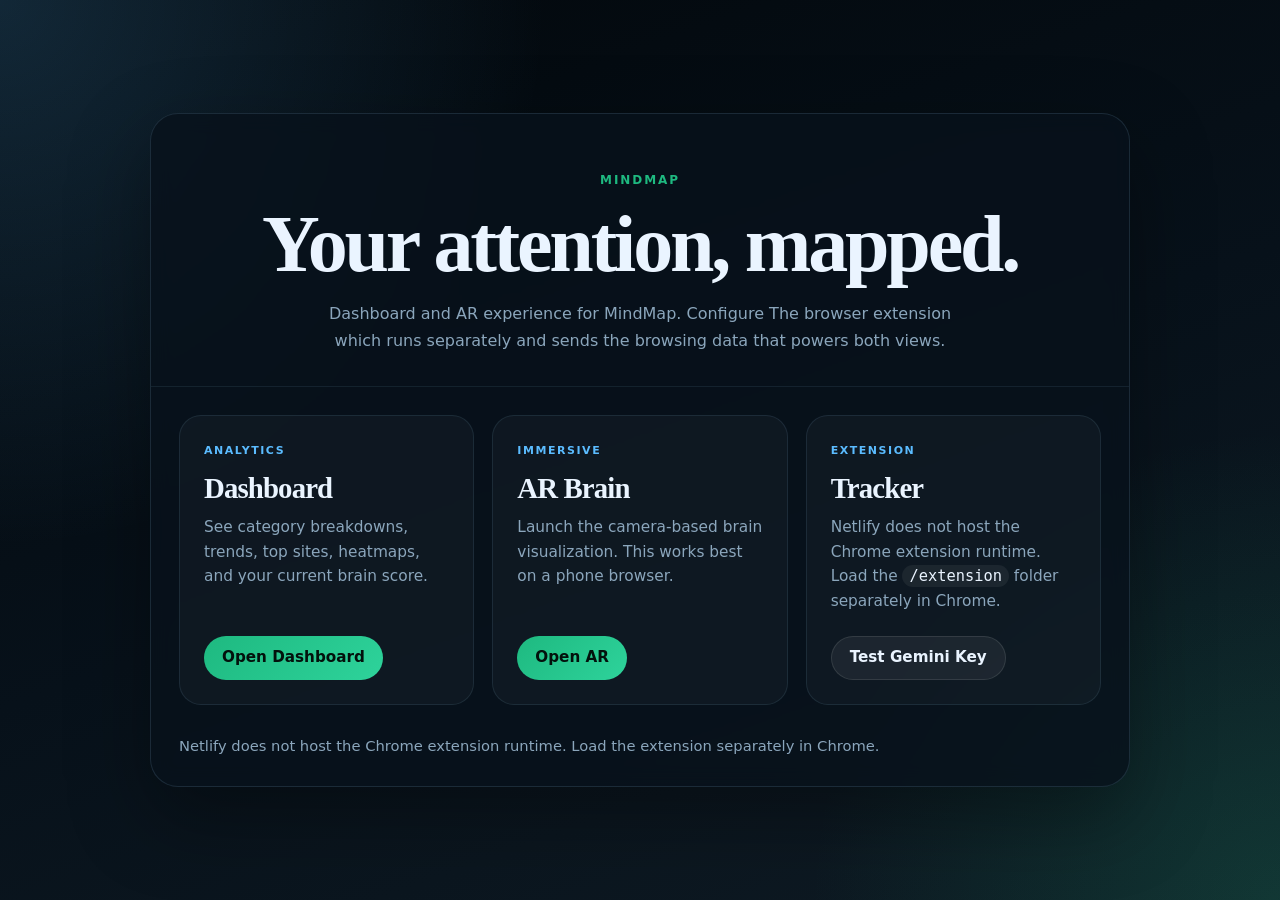
==== index.html @ 26f8ce15 "setup netlify config, ignore do not merge for now" ====
<!DOCTYPE html>
<html lang="en">
<head>
  <meta charset="UTF-8" />
  <meta name="viewport" content="width=device-width, initial-scale=1.0" />
  <title>MindMap</title>
  <style>
    * { box-sizing: border-box; margin: 0; padding: 0; }

    :root {
      --bg: #07111a;
      --panel: rgba(8, 18, 28, 0.82);
      --panel-border: rgba(116, 160, 188, 0.18);
      --text: #eaf4ff;
      --muted: #8ba6bc;
      --accent: #1eb980;
      --accent-2: #5bbcff;
    }

    body {
      min-height: 100vh;
      font-family: Georgia, "Times New Roman", serif;
      color: var(--text);
      background:
        radial-gradient(circle at top left, rgba(91, 188, 255, 0.18), transparent 35%),
        radial-gradient(circle at bottom right, rgba(30, 185, 128, 0.18), transparent 30%),
        linear-gradient(160deg, #02070b 0%, #07111a 52%, #0f1b24 100%);
      display: grid;
      place-items: center;
      padding: 32px 20px;
    }

    main {
      width: min(980px, 100%);
      background: var(--panel);
      border: 1px solid var(--panel-border);
      border-radius: 28px;
      backdrop-filter: blur(10px);
      box-shadow: 0 30px 80px rgba(0, 0, 0, 0.35);
      overflow: hidden;
    }

    .hero {
      padding: 56px 28px 32px;
      text-align: center;
      border-bottom: 1px solid rgba(116, 160, 188, 0.12);
    }

    .eyebrow {
      display: inline-block;
      font: 600 12px/1.2 system-ui, sans-serif;
      letter-spacing: 0.16em;
      text-transform: uppercase;
      color: var(--accent);
      margin-bottom: 18px;
    }

    h1 {
      font-size: clamp(2.6rem, 7vw, 5rem);
      line-height: 0.95;
      letter-spacing: -0.04em;
      margin-bottom: 18px;
    }

    .hero p {
      max-width: 650px;
      margin: 0 auto;
      color: var(--muted);
      font: 500 1rem/1.7 system-ui, sans-serif;
    }

    .grid {
      display: grid;
      grid-template-columns: repeat(3, 1fr);
      gap: 18px;
      padding: 28px;
    }

    .card {
      background: rgba(255, 255, 255, 0.03);
      border: 1px solid rgba(116, 160, 188, 0.14);
      border-radius: 22px;
      padding: 24px;
      min-height: 220px;
      display: flex;
      flex-direction: column;
      justify-content: space-between;
    }

    .card small {
      color: var(--accent-2);
      font: 700 11px/1.2 system-ui, sans-serif;
      letter-spacing: 0.14em;
      text-transform: uppercase;
    }

    .card h2 {
      font-size: 1.8rem;
      margin: 14px 0 10px;
      letter-spacing: -0.03em;
    }

    .card p {
      color: var(--muted);
      font: 500 0.96rem/1.6 system-ui, sans-serif;
    }

    .actions {
      display: flex;
      gap: 12px;
      flex-wrap: wrap;
      margin-top: 22px;
    }

    a.button {
      display: inline-flex;
      align-items: center;
      justify-content: center;
      min-height: 44px;
      padding: 0 18px;
      border-radius: 999px;
      text-decoration: none;
      font: 700 0.95rem/1 system-ui, sans-serif;
      transition: transform 0.18s ease, opacity 0.18s ease, background 0.18s ease;
    }

    a.button:hover {
      transform: translateY(-1px);
      opacity: 0.96;
    }

    .primary {
      background: linear-gradient(135deg, var(--accent), #2ed39b);
      color: #03110c;
    }

    .secondary {
      background: rgba(255, 255, 255, 0.06);
      color: var(--text);
      border: 1px solid rgba(255, 255, 255, 0.1);
    }

    .note {
      padding: 0 28px 28px;
      color: var(--muted);
      font: 500 0.92rem/1.7 system-ui, sans-serif;
    }

    code {
      font-family: Consolas, monospace;
      color: var(--text);
      background: rgba(255, 255, 255, 0.06);
      padding: 2px 7px;
      border-radius: 999px;
    }

    @media (max-width: 860px) {
      .grid { grid-template-columns: 1fr; }
      .hero { padding: 42px 22px 26px; }
      .grid, .note { padding-left: 22px; padding-right: 22px; }
      .card { min-height: 0; }
    }
  </style>
</head>
<body>
  <main>
    <section class="hero">
      <div class="eyebrow">MindMap</div>
      <h1>Your attention, mapped.</h1>
      <p>
        Dashboard and AR experience for MindMap. Configure The browser extension
        which runs separately and sends the browsing data that powers both views.
      </p>
    </section>

    <section class="grid">
      <article class="card">
        <div>
          <small>Analytics</small>
          <h2>Dashboard</h2>
          <p>See category breakdowns, trends, top sites, heatmaps, and your current brain score.</p>
        </div>
        <div class="actions">
          <a class="button primary" href="/dashboard/">Open Dashboard</a>
        </div>
      </article>

      <article class="card">
        <div>
          <small>Immersive</small>
          <h2>AR Brain</h2>
          <p>Launch the camera-based brain visualization. This works best on a phone browser.</p>
        </div>
        <div class="actions">
          <a class="button primary" href="/ar/">Open AR</a>
        </div>
      </article>

      <article class="card">
        <div>
          <small>Extension</small>
          <h2>Tracker</h2>
          <p>Netlify does not host the Chrome extension runtime. Load the <code>/extension</code> folder separately in Chrome.</p>
        </div>
        <div class="actions">
          <a class="button secondary" href="/dashboard/test-gemini.html">Test Gemini Key</a>
        </div>
      </article>
    </section>

    <div class="note">
      Netlify does not host the Chrome extension runtime. Load the extension separately in Chrome.
    </div>
  </main>
</body>
</html>
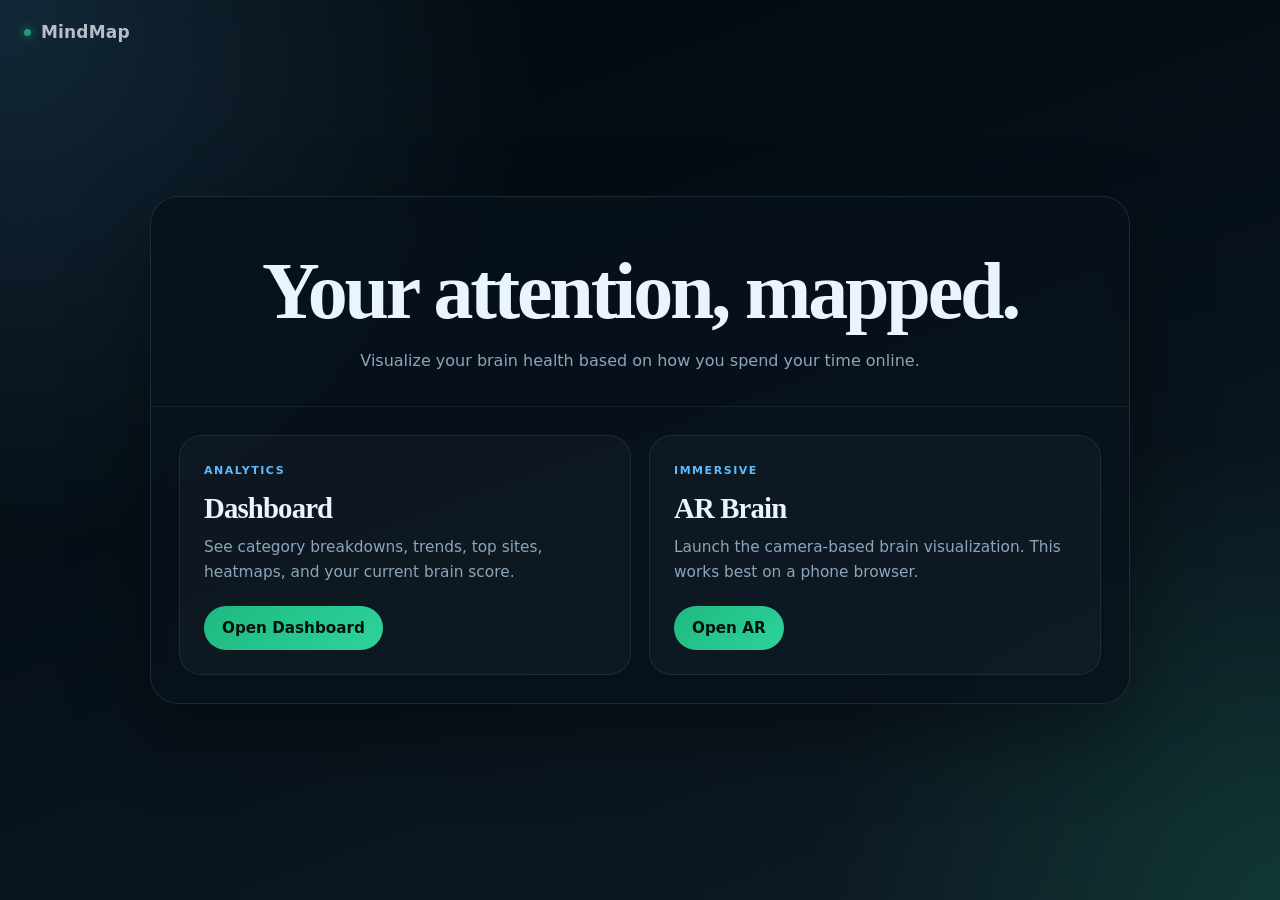
==== commit 4286dc22: "Merge pull request #31 from perfect-123/timer Timer" ====
--- a/index.html
+++ b/index.html
@@ -46,13 +46,31 @@
       border-bottom: 1px solid rgba(116, 160, 188, 0.12);
     }
 
-    .eyebrow {
-      display: inline-block;
-      font: 600 12px/1.2 system-ui, sans-serif;
-      letter-spacing: 0.16em;
-      text-transform: uppercase;
-      color: var(--accent);
-      margin-bottom: 18px;
+    .site-logo {
+      position: fixed;
+      top: 24px;
+      left: 24px;
+      z-index: 100;
+      display: flex;
+      align-items: center;
+      gap: 10px;
+      font: 600 17px/1 system-ui, sans-serif;
+      letter-spacing: 0.01em;
+      color: rgba(240, 240, 250, 0.75);
+    }
+
+    .site-logo-dot {
+      width: 7px;
+      height: 7px;
+      border-radius: 50%;
+      background: #1D9E75;
+      box-shadow: 0 0 10px #1D9E75;
+      animation: pulse-dot 3s ease-in-out infinite;
+    }
+
+    @keyframes pulse-dot {
+      0%, 100% { opacity: 1; }
+      50% { opacity: 0.4; }
     }
 
     h1 {
@@ -71,7 +89,7 @@
 
     .grid {
       display: grid;
-      grid-template-columns: repeat(3, 1fr);
+      grid-template-columns: repeat(2, 1fr);
       gap: 18px;
       padding: 28px;
     }
@@ -140,36 +158,24 @@
       border: 1px solid rgba(255, 255, 255, 0.1);
     }
 
-    .note {
-      padding: 0 28px 28px;
-      color: var(--muted);
-      font: 500 0.92rem/1.7 system-ui, sans-serif;
-    }
-
-    code {
-      font-family: Consolas, monospace;
-      color: var(--text);
-      background: rgba(255, 255, 255, 0.06);
-      padding: 2px 7px;
-      border-radius: 999px;
-    }
-
     @media (max-width: 860px) {
       .grid { grid-template-columns: 1fr; }
       .hero { padding: 42px 22px 26px; }
-      .grid, .note { padding-left: 22px; padding-right: 22px; }
+      .grid { padding-left: 22px; padding-right: 22px; }
       .card { min-height: 0; }
     }
   </style>
 </head>
 <body>
+  <div class="site-logo">
+    <div class="site-logo-dot"></div>
+    MindMap
+  </div>
   <main>
     <section class="hero">
-      <div class="eyebrow">MindMap</div>
       <h1>Your attention, mapped.</h1>
       <p>
-        Dashboard and AR experience for MindMap. Configure The browser extension
-        which runs separately and sends the browsing data that powers both views.
+        Visualize your brain health based on how you spend your time online.
       </p>
     </section>
 
@@ -181,7 +187,7 @@
           <p>See category breakdowns, trends, top sites, heatmaps, and your current brain score.</p>
         </div>
         <div class="actions">
-          <a class="button primary" href="/dashboard/">Open Dashboard</a>
+          <a class="button primary" href="dashboard/dashboard.html">Open Dashboard</a>
         </div>
       </article>
 
@@ -192,25 +198,10 @@
           <p>Launch the camera-based brain visualization. This works best on a phone browser.</p>
         </div>
         <div class="actions">
-          <a class="button primary" href="/ar/">Open AR</a>
-        </div>
-      </article>
-
-      <article class="card">
-        <div>
-          <small>Extension</small>
-          <h2>Tracker</h2>
-          <p>Netlify does not host the Chrome extension runtime. Load the <code>/extension</code> folder separately in Chrome.</p>
-        </div>
-        <div class="actions">
-          <a class="button secondary" href="/dashboard/test-gemini.html">Test Gemini Key</a>
+          <a class="button primary" href="ar/ar.html">Open AR</a>
         </div>
       </article>
     </section>
-
-    <div class="note">
-      Netlify does not host the Chrome extension runtime. Load the extension separately in Chrome.
-    </div>
   </main>
 </body>
 </html>
